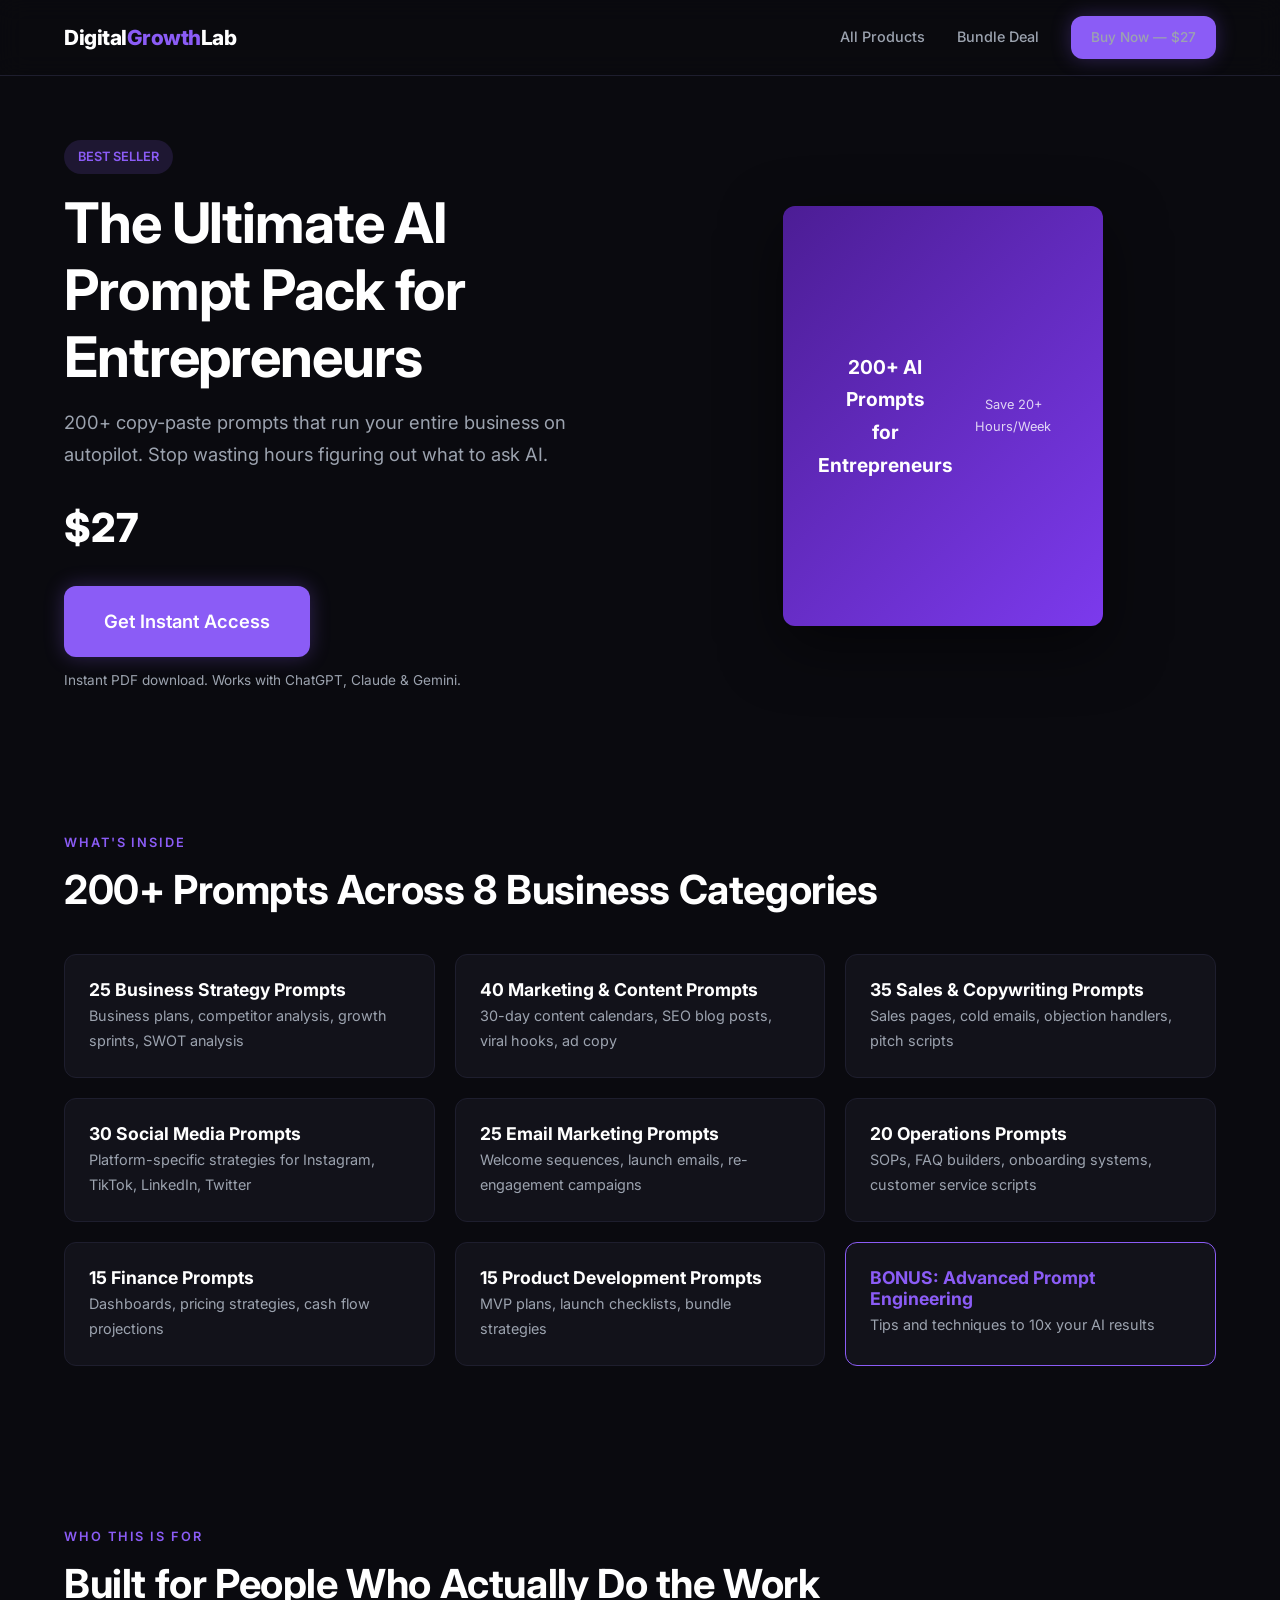
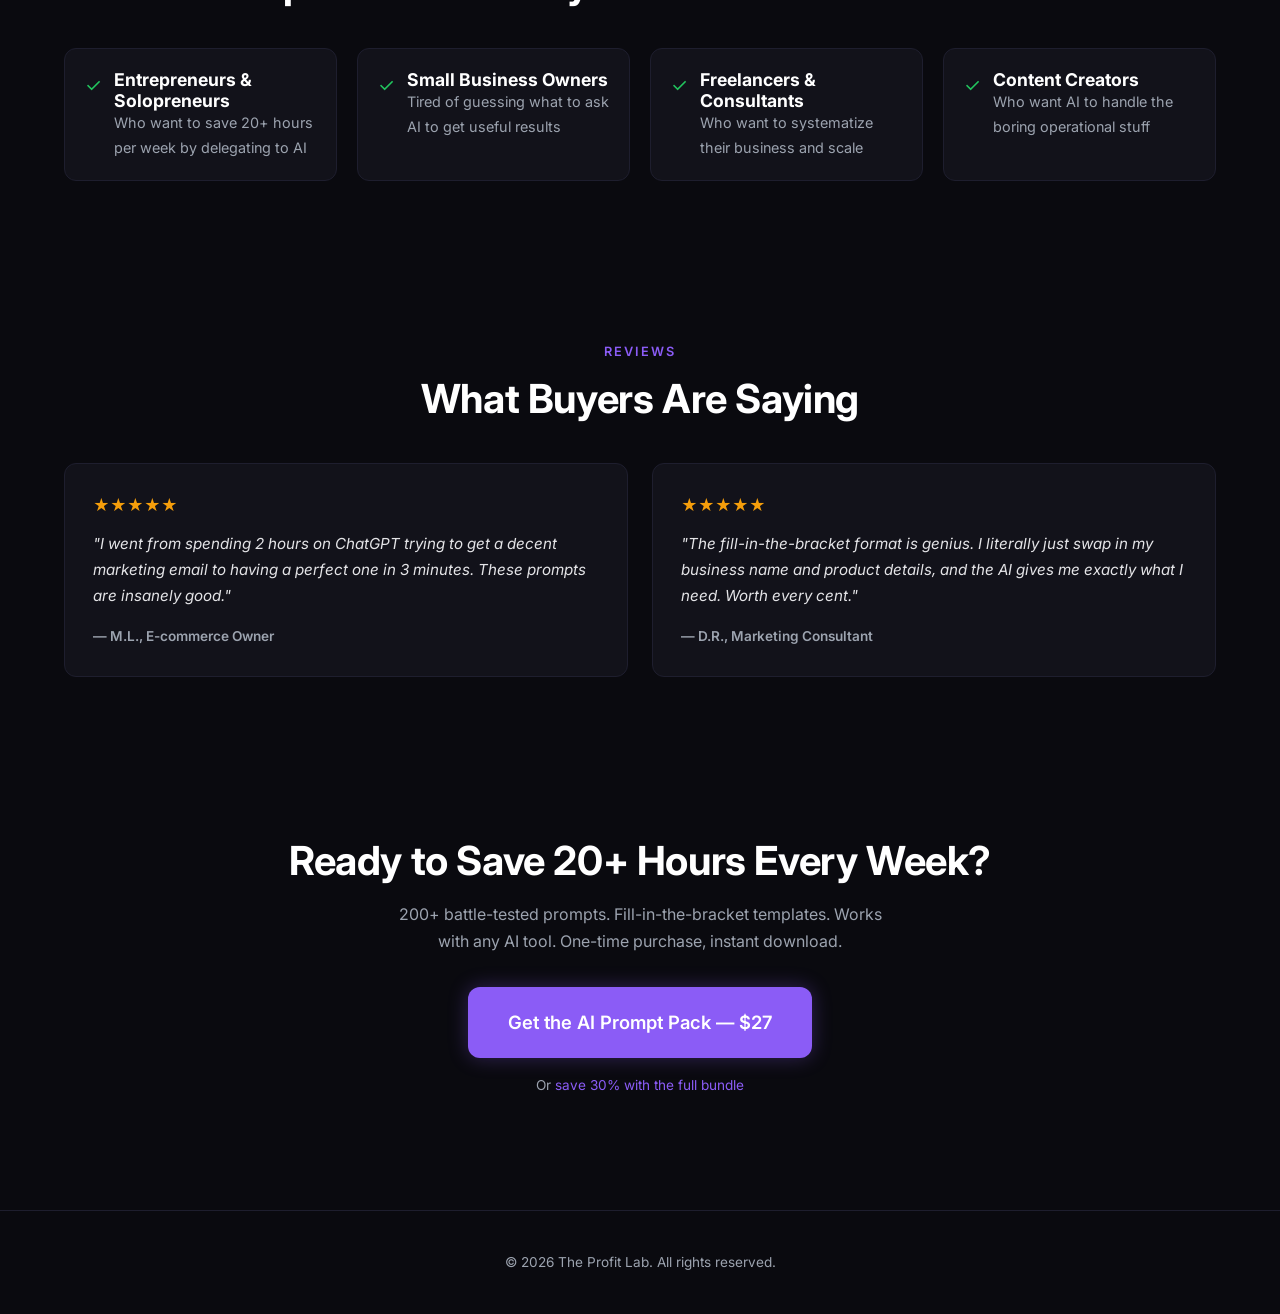
==== site/products/ai-prompt-pack.html @ e8d28002 "Initial commit — The Profit Lab landing page Static site with 5 product pages, bundle page, email ca" ====
<!DOCTYPE html>
<html lang="en">
<head>
  <meta charset="UTF-8">
  <link rel="icon" href="data:image/svg+xml,<svg xmlns='http://www.w3.org/2000/svg' viewBox='0 0 100 100'><text y='.9em' font-size='90'>💰</text></svg>">
  <meta name="viewport" content="width=device-width, initial-scale=1.0">
  <title>AI Prompt Pack for Entrepreneurs | 200+ ChatGPT & Claude Prompts | The Profit Lab</title>
  <meta name="description" content="200+ copy-paste AI prompts for entrepreneurs. Marketing, sales, content, operations & strategy prompts that work with ChatGPT, Claude & Gemini. Save 20+ hours per week.">
  <meta name="keywords" content="AI prompts for business, ChatGPT prompts entrepreneurs, business AI prompts, marketing prompts, sales prompts, AI for small business, productivity prompts">
  <link rel="canonical" href="https://theprofitlab.co/products/ai-prompt-pack">

  <meta property="og:title" content="200+ AI Prompts for Entrepreneurs | The Profit Lab">
  <meta property="og:description" content="Stop wasting hours figuring out what to ask AI. 200+ battle-tested, copy-paste prompts for your entire business. Instant PDF download.">
  <meta property="og:type" content="product">

  <script type="application/ld+json">
  {
    "@context": "https://schema.org",
    "@type": "Product",
    "name": "The Ultimate AI Prompt Pack for Entrepreneurs",
    "description": "200+ copy-paste AI prompts for marketing, sales, content, operations and strategy. Works with ChatGPT, Claude, Gemini.",
    "brand": { "@type": "Brand", "name": "The Profit Lab" },
    "offers": {
      "@type": "Offer",
      "price": "27.00",
      "priceCurrency": "USD",
      "availability": "https://schema.org/InStock",
      "url": "https://theprofitlab.co/products/ai-prompt-pack"
    },
    "aggregateRating": {
      "@type": "AggregateRating",
      "ratingValue": "4.9",
      "reviewCount": "47"
    }
  }
  </script>

  <link rel="preconnect" href="https://fonts.googleapis.com">
  <link rel="preconnect" href="https://fonts.gstatic.com" crossorigin>
  <link href="https://fonts.googleapis.com/css2?family=Inter:wght@400;500;600;700;800&display=swap" rel="stylesheet">
  <link rel="stylesheet" href="../css/style.css">
</head>
<body>

  <nav class="nav">
    <div class="container">
      <a href="../index.html" class="nav-logo">Digital<span>Growth</span>Lab</a>
      <div class="nav-links" id="navLinks">
        <a href="../index.html#products">All Products</a>
        <a href="../index.html#bundle">Bundle Deal</a>
        <a href="#" class="btn btn-primary" style="padding: 10px 20px; font-size: 0.85rem;" id="buyNowNav">Buy Now — $27</a>
      </div>
      <button class="nav-toggle" id="navToggle" aria-label="Toggle menu">&#9776;</button>
    </div>
  </nav>

  <!-- Product Hero -->
  <section class="product-hero">
    <div class="container">
      <div class="product-hero-content">
        <div class="product-hero-text">
          <span class="product-tag">BEST SELLER</span>
          <h1>The Ultimate AI Prompt Pack for Entrepreneurs</h1>
          <p class="product-subtitle">200+ copy-paste prompts that run your entire business on autopilot. Stop wasting hours figuring out what to ask AI.</p>
          <div class="product-price-hero">$27</div>
          <a href="#" class="btn btn-primary btn-large" id="buyNowHero">Get Instant Access</a>
          <p style="color: var(--text-muted); font-size: 0.85rem; margin-top: 12px;">Instant PDF download. Works with ChatGPT, Claude & Gemini.</p>
        </div>
        <div class="product-hero-image">
          <div class="product-mockup" style="background: linear-gradient(135deg, #4c1d95, #7c3aed);">
            200+ AI Prompts<br>for Entrepreneurs<br><span style="font-size: 0.8rem; font-weight: 400; opacity: 0.8;">Save 20+ Hours/Week</span>
          </div>
        </div>
      </div>
    </div>
  </section>

  <!-- What's Inside -->
  <section class="whats-inside">
    <div class="container">
      <p class="section-label">What's Inside</p>
      <h2>200+ Prompts Across 8 Business Categories</h2>

      <div class="inside-grid">
        <div class="inside-item">
          <h4>25 Business Strategy Prompts</h4>
          <p>Business plans, competitor analysis, growth sprints, SWOT analysis</p>
        </div>
        <div class="inside-item">
          <h4>40 Marketing & Content Prompts</h4>
          <p>30-day content calendars, SEO blog posts, viral hooks, ad copy</p>
        </div>
        <div class="inside-item">
          <h4>35 Sales & Copywriting Prompts</h4>
          <p>Sales pages, cold emails, objection handlers, pitch scripts</p>
        </div>
        <div class="inside-item">
          <h4>30 Social Media Prompts</h4>
          <p>Platform-specific strategies for Instagram, TikTok, LinkedIn, Twitter</p>
        </div>
        <div class="inside-item">
          <h4>25 Email Marketing Prompts</h4>
          <p>Welcome sequences, launch emails, re-engagement campaigns</p>
        </div>
        <div class="inside-item">
          <h4>20 Operations Prompts</h4>
          <p>SOPs, FAQ builders, onboarding systems, customer service scripts</p>
        </div>
        <div class="inside-item">
          <h4>15 Finance Prompts</h4>
          <p>Dashboards, pricing strategies, cash flow projections</p>
        </div>
        <div class="inside-item">
          <h4>15 Product Development Prompts</h4>
          <p>MVP plans, launch checklists, bundle strategies</p>
        </div>
        <div class="inside-item" style="border-color: var(--accent);">
          <h4 style="color: var(--accent);">BONUS: Advanced Prompt Engineering</h4>
          <p>Tips and techniques to 10x your AI results</p>
        </div>
      </div>
    </div>
  </section>

  <!-- Who It's For -->
  <section class="who-for">
    <div class="container">
      <p class="section-label">Who This Is For</p>
      <h2>Built for People Who Actually Do the Work</h2>

      <div class="who-grid">
        <div class="who-item">
          <span class="check">&#10003;</span>
          <div>
            <h4>Entrepreneurs & Solopreneurs</h4>
            <p style="color: var(--text-muted); font-size: 0.9rem;">Who want to save 20+ hours per week by delegating to AI</p>
          </div>
        </div>
        <div class="who-item">
          <span class="check">&#10003;</span>
          <div>
            <h4>Small Business Owners</h4>
            <p style="color: var(--text-muted); font-size: 0.9rem;">Tired of guessing what to ask AI to get useful results</p>
          </div>
        </div>
        <div class="who-item">
          <span class="check">&#10003;</span>
          <div>
            <h4>Freelancers & Consultants</h4>
            <p style="color: var(--text-muted); font-size: 0.9rem;">Who want to systematize their business and scale</p>
          </div>
        </div>
        <div class="who-item">
          <span class="check">&#10003;</span>
          <div>
            <h4>Content Creators</h4>
            <p style="color: var(--text-muted); font-size: 0.9rem;">Who want AI to handle the boring operational stuff</p>
          </div>
        </div>
      </div>
    </div>
  </section>

  <!-- Testimonials -->
  <section class="testimonials">
    <div class="container">
      <p class="section-label" style="text-align: center;">Reviews</p>
      <h2 style="text-align: center;">What Buyers Are Saying</h2>
      <div class="testimonials-grid">
        <div class="testimonial-card">
          <div class="testimonial-stars">&#9733;&#9733;&#9733;&#9733;&#9733;</div>
          <p class="testimonial-text">"I went from spending 2 hours on ChatGPT trying to get a decent marketing email to having a perfect one in 3 minutes. These prompts are insanely good."</p>
          <p class="testimonial-author">— M.L., E-commerce Owner</p>
        </div>
        <div class="testimonial-card">
          <div class="testimonial-stars">&#9733;&#9733;&#9733;&#9733;&#9733;</div>
          <p class="testimonial-text">"The fill-in-the-bracket format is genius. I literally just swap in my business name and product details, and the AI gives me exactly what I need. Worth every cent."</p>
          <p class="testimonial-author">— D.R., Marketing Consultant</p>
        </div>
      </div>
    </div>
  </section>

  <!-- CTA -->
  <section class="cta-strip">
    <div class="container">
      <h2>Ready to Save 20+ Hours Every Week?</h2>
      <p>200+ battle-tested prompts. Fill-in-the-bracket templates. Works with any AI tool. One-time purchase, instant download.</p>
      <a href="#" class="btn btn-primary btn-large" id="buyNowBottom">Get the AI Prompt Pack — $27</a>
      <p style="color: var(--text-muted); font-size: 0.85rem; margin-top: 16px;">Or <a href="../index.html#bundle">save 30% with the full bundle</a></p>
    </div>
  </section>

  <footer class="footer">
    <div class="container">
      <p>&copy; 2026 The Profit Lab. All rights reserved.</p>
    </div>
  </footer>

  <script src="../js/main.js"></script>
</body>
</html>
---- site/css/style.css ----
/* ============================================
   The Profit Lab — Landing Page Styles
   Premium dark theme, conversion-optimized
   ============================================ */

/* --- Reset & Base --- */
*, *::before, *::after { box-sizing: border-box; margin: 0; padding: 0; }

:root {
  --bg: #0a0a0f;
  --bg-card: #12121a;
  --bg-card-hover: #1a1a2e;
  --border: #1e1e2e;
  --text: #e4e4e7;
  --text-muted: #9ca3af;
  --accent: #8b5cf6;
  --accent-hover: #a78bfa;
  --accent-glow: rgba(139, 92, 246, 0.3);
  --green: #22c55e;
  --coral: #f97316;
  --blue: #3b82f6;
  --amber: #f59e0b;
  --red: #ef4444;
  --radius: 12px;
  --max-width: 1200px;
}

html { scroll-behavior: smooth; font-size: 16px; }

body {
  font-family: 'Inter', -apple-system, BlinkMacSystemFont, 'Segoe UI', sans-serif;
  background: var(--bg);
  color: var(--text);
  line-height: 1.7;
  -webkit-font-smoothing: antialiased;
}

a { color: var(--accent); text-decoration: none; transition: color 0.2s; }
a:hover { color: var(--accent-hover); }

img { max-width: 100%; display: block; }

.container { max-width: var(--max-width); margin: 0 auto; padding: 0 24px; }

/* --- Typography --- */
h1, h2, h3, h4 { font-weight: 700; line-height: 1.2; color: #fff; }
h1 { font-size: clamp(2.2rem, 5vw, 3.5rem); letter-spacing: -0.02em; }
h2 { font-size: clamp(1.8rem, 4vw, 2.5rem); letter-spacing: -0.01em; }
h3 { font-size: 1.4rem; }
h4 { font-size: 1.1rem; }

.section-label {
  text-transform: uppercase;
  font-size: 0.8rem;
  font-weight: 600;
  letter-spacing: 0.15em;
  color: var(--accent);
  margin-bottom: 12px;
}

/* --- Buttons --- */
.btn {
  display: inline-flex;
  align-items: center;
  justify-content: center;
  gap: 8px;
  padding: 16px 32px;
  border-radius: var(--radius);
  font-weight: 600;
  font-size: 1rem;
  border: none;
  cursor: pointer;
  transition: transform 0.3s ease, box-shadow 0.3s ease, background 0.3s ease;
  text-decoration: none;
}

.btn-primary {
  background: var(--accent);
  color: #fff;
  box-shadow: 0 0 20px var(--accent-glow);
}
.btn-primary:hover {
  background: var(--accent-hover);
  color: #fff;
  transform: translateY(-2px);
  box-shadow: 0 0 30px var(--accent-glow);
}

.btn-outline {
  background: transparent;
  color: var(--accent);
  border: 2px solid var(--accent);
}
.btn-outline:hover {
  background: var(--accent);
  color: #fff;
  transform: translateY(-2px);
}

.btn-large { padding: 20px 40px; font-size: 1.15rem; }

/* --- Navigation --- */
.nav {
  position: fixed;
  top: 0;
  left: 0;
  right: 0;
  z-index: 100;
  background: rgba(10, 10, 15, 0.9);
  backdrop-filter: blur(12px);
  border-bottom: 1px solid var(--border);
  padding: 16px 0;
}

.nav .container {
  display: flex;
  justify-content: space-between;
  align-items: center;
}

.nav-logo {
  font-size: 1.3rem;
  font-weight: 800;
  color: #fff;
  letter-spacing: -0.5px;
}

.nav-logo span { color: var(--accent); }

.nav-links { display: flex; gap: 32px; align-items: center; }
.nav-links a { color: var(--text-muted); font-size: 0.9rem; font-weight: 500; }
.nav-links a:hover { color: #fff; }

.nav-toggle { display: none; background: none; border: none; color: #fff; font-size: 1.5rem; cursor: pointer; }

/* --- Hero --- */
.hero {
  padding: 140px 0 60px;
  text-align: center;
  position: relative;
  overflow: hidden;
}

.hero::before {
  content: '';
  position: absolute;
  top: -50%;
  left: 50%;
  transform: translateX(-50%);
  width: 600px;
  height: 600px;
  background: radial-gradient(circle, var(--accent-glow) 0%, transparent 70%);
  pointer-events: none;
}

.hero-urgency {
  display: inline-block;
  background: rgba(245, 158, 11, 0.12);
  border: 1px solid rgba(245, 158, 11, 0.3);
  color: var(--amber);
  padding: 8px 20px;
  border-radius: 50px;
  font-size: 0.9rem;
  font-weight: 600;
  margin-bottom: 24px;
  position: relative;
}

.hero h1 { margin-bottom: 20px; position: relative; }
.hero h1 span { color: var(--accent); }

.hero-sub {
  font-size: 1.2rem;
  color: var(--text-muted);
  max-width: 620px;
  margin: 0 auto 32px;
}

.hero-badges {
  display: flex;
  justify-content: center;
  gap: 24px;
  flex-wrap: wrap;
  margin-bottom: 40px;
}

.hero-badge {
  display: flex;
  align-items: center;
  gap: 8px;
  font-size: 0.9rem;
  color: var(--text-muted);
}

.hero-badge svg { width: 18px; height: 18px; color: var(--green); }

.hero-cta { display: flex; gap: 16px; justify-content: center; flex-wrap: wrap; }

/* --- Email Capture --- */
.email-capture {
  padding: 40px 0 60px;
}

.email-card {
  background: linear-gradient(135deg, var(--bg-card) 0%, #1a1028 100%);
  border: 1px solid rgba(139, 92, 246, 0.3);
  border-radius: 16px;
  padding: 48px;
  text-align: center;
  max-width: 640px;
  margin: 0 auto;
  position: relative;
  overflow: hidden;
}

.email-card::before {
  content: '';
  position: absolute;
  top: -80px;
  right: -80px;
  width: 200px;
  height: 200px;
  background: radial-gradient(circle, var(--accent-glow) 0%, transparent 70%);
  pointer-events: none;
}

.email-badge {
  display: inline-block;
  background: rgba(34, 197, 94, 0.15);
  color: var(--green);
  padding: 6px 16px;
  border-radius: 20px;
  font-size: 0.85rem;
  font-weight: 700;
  margin-bottom: 16px;
}

.email-card h2 { margin-bottom: 12px; position: relative; }

.email-card p {
  color: var(--text-muted);
  margin-bottom: 24px;
  position: relative;
}

.email-form {
  display: flex;
  gap: 12px;
  position: relative;
}

.email-form input[type="email"] {
  flex: 1;
  padding: 16px 20px;
  border-radius: var(--radius);
  border: 1px solid var(--border);
  background: var(--bg);
  color: #fff;
  font-size: 1rem;
  outline: none;
  transition: border-color 0.2s;
}

.email-form input[type="email"]:focus {
  border-color: var(--accent);
}

.email-form input[type="email"]::placeholder {
  color: var(--text-muted);
}

.email-form .btn { white-space: nowrap; }

.email-note {
  font-size: 0.8rem;
  color: var(--text-muted);
  margin-top: 12px;
  position: relative;
}

/* --- Product Cards --- */
.products { padding: 80px 0; }

.products-grid {
  display: grid;
  grid-template-columns: repeat(auto-fit, minmax(340px, 1fr));
  gap: 24px;
  margin-top: 40px;
}

.product-card {
  background: var(--bg-card);
  border: 1px solid var(--border);
  border-radius: var(--radius);
  padding: 32px;
  transition: transform 0.3s ease, border-color 0.3s ease, box-shadow 0.3s ease;
  display: flex;
  flex-direction: column;
  position: relative;
}

.product-card:hover {
  border-color: var(--accent);
  transform: translateY(-4px);
  box-shadow: 0 8px 30px rgba(0, 0, 0, 0.3);
}

.product-featured {
  border-color: var(--accent);
  box-shadow: 0 0 30px var(--accent-glow);
}

.product-tag-hot {
  position: absolute;
  top: -12px;
  right: 20px;
  background: var(--accent);
  color: #fff;
  padding: 4px 14px;
  border-radius: 20px;
  font-size: 0.75rem;
  font-weight: 700;
  letter-spacing: 0.5px;
}

.product-icon {
  width: 48px;
  height: 48px;
  border-radius: 10px;
  display: flex;
  align-items: center;
  justify-content: center;
  font-size: 1.4rem;
  margin-bottom: 16px;
}

.product-card h3 { margin-bottom: 4px; }

.product-for {
  color: var(--accent);
  font-size: 0.85rem;
  font-weight: 600;
  margin-bottom: 12px;
}

.product-card .product-desc {
  color: var(--text-muted);
  font-size: 0.95rem;
  margin-bottom: 16px;
  flex: 1;
}

.product-highlights {
  list-style: none;
  margin-bottom: 24px;
}

.product-highlights li {
  padding: 4px 0;
  font-size: 0.9rem;
  color: var(--text-muted);
  display: flex;
  align-items: center;
  gap: 8px;
}

.product-highlights li::before {
  content: '✓';
  color: var(--green);
  font-weight: 700;
}

.product-price {
  display: flex;
  align-items: center;
  gap: 12px;
  margin-bottom: 16px;
}

.product-price .price-value {
  font-size: 1.1rem;
  font-weight: 600;
  color: var(--text-muted);
  text-decoration: line-through;
  opacity: 0.6;
}

.product-price .price {
  font-size: 2rem;
  font-weight: 800;
  color: #fff;
}

.product-price .price-savings {
  display: inline-block;
  background: rgba(34, 197, 94, 0.15);
  color: var(--green);
  padding: 4px 10px;
  border-radius: 6px;
  font-size: 0.75rem;
  font-weight: 700;
}

.product-price .price-note {
  font-size: 0.85rem;
  color: var(--text-muted);
}

.product-card .btn { width: 100%; }

/* --- Bundle Section --- */
.bundle {
  padding: 80px 0;
  position: relative;
}

.bundle-card {
  background: linear-gradient(135deg, var(--bg-card) 0%, #1a1035 100%);
  border: 2px solid var(--accent);
  border-radius: 16px;
  padding: 48px;
  text-align: center;
  position: relative;
  overflow: hidden;
}

.bundle-card::before {
  content: '';
  position: absolute;
  top: -100px;
  right: -100px;
  width: 300px;
  height: 300px;
  background: radial-gradient(circle, var(--accent-glow) 0%, transparent 70%);
  pointer-events: none;
}

.bundle-badge {
  display: inline-block;
  background: var(--accent);
  color: #fff;
  padding: 6px 16px;
  border-radius: 20px;
  font-size: 0.85rem;
  font-weight: 600;
  margin-bottom: 20px;
}

.bundle-card h2 { margin-bottom: 12px; position: relative; }

.bundle-sub {
  color: var(--text-muted);
  max-width: 500px;
  margin: 0 auto;
  position: relative;
}

.bundle-products {
  display: grid;
  grid-template-columns: repeat(auto-fit, minmax(200px, 1fr));
  gap: 16px;
  margin: 32px 0;
  text-align: left;
}

.bundle-product-item {
  display: flex;
  align-items: center;
  gap: 10px;
  padding: 12px 16px;
  background: rgba(255, 255, 255, 0.05);
  border-radius: 8px;
  font-size: 0.9rem;
}

.bundle-item-value {
  margin-left: auto;
  color: var(--text-muted);
  font-size: 0.8rem;
}

.bundle-pricing {
  margin: 32px 0;
  position: relative;
}

.bundle-pricing .original-price {
  font-size: 1.2rem;
  color: var(--text-muted);
  text-decoration: line-through;
}

.bundle-pricing .bundle-price {
  font-size: 3.5rem;
  font-weight: 900;
  color: #fff;
  margin: 8px 0;
}

.bundle-pricing .save-tag {
  display: inline-block;
  background: rgba(34, 197, 94, 0.15);
  color: var(--green);
  padding: 6px 16px;
  border-radius: 20px;
  font-size: 0.9rem;
  font-weight: 600;
}

.bundle-guarantee {
  color: var(--text-muted);
  font-size: 0.85rem;
  margin-top: 16px;
  position: relative;
}

/* --- Social Proof --- */
.social-proof {
  padding: 60px 0;
  border-top: 1px solid var(--border);
  border-bottom: 1px solid var(--border);
}

.proof-grid {
  display: grid;
  grid-template-columns: repeat(4, 1fr);
  gap: 24px;
  text-align: center;
}

.proof-number {
  font-size: 2.5rem;
  font-weight: 900;
  color: #fff;
  margin-bottom: 4px;
}

.proof-label {
  font-size: 0.85rem;
  color: var(--text-muted);
  font-weight: 500;
}

/* --- Features / Trust --- */
.features {
  padding: 80px 0;
}

.features-grid {
  display: grid;
  grid-template-columns: repeat(auto-fit, minmax(250px, 1fr));
  gap: 24px;
  margin-top: 40px;
}

.feature-item {
  text-align: center;
  padding: 32px 24px;
}

.feature-icon {
  font-size: 2rem;
  margin-bottom: 16px;
}

.feature-item h4 { margin-bottom: 8px; }
.feature-item p { color: var(--text-muted); font-size: 0.9rem; }

/* --- Testimonials --- */
.testimonials { padding: 80px 0; }

.testimonials-grid {
  display: grid;
  grid-template-columns: repeat(auto-fit, minmax(300px, 1fr));
  gap: 24px;
  margin-top: 40px;
}

.testimonial-card {
  background: var(--bg-card);
  border: 1px solid var(--border);
  border-radius: var(--radius);
  padding: 28px;
}

.testimonial-stars { color: var(--amber); margin-bottom: 12px; font-size: 1rem; }

.testimonial-text {
  font-size: 0.95rem;
  color: var(--text);
  margin-bottom: 16px;
  font-style: italic;
}

.testimonial-author {
  font-size: 0.85rem;
  color: var(--text-muted);
  font-weight: 600;
}

/* --- FAQ --- */
.faq { padding: 80px 0; }

.faq-list {
  max-width: 700px;
  margin: 40px auto 0;
}

.faq-item {
  border-bottom: 1px solid var(--border);
  padding: 20px 0;
}

.faq-question {
  display: flex;
  justify-content: space-between;
  align-items: center;
  cursor: pointer;
  background: none;
  border: none;
  color: #fff;
  font-size: 1rem;
  font-weight: 600;
  width: 100%;
  text-align: left;
  padding: 0;
  font-family: inherit;
}

.faq-question::after {
  content: '+';
  font-size: 1.5rem;
  color: var(--accent);
  transition: transform 0.3s;
  flex-shrink: 0;
  margin-left: 16px;
}

.faq-item.active .faq-question::after {
  transform: rotate(45deg);
}

.faq-answer {
  max-height: 0;
  overflow: hidden;
  transition: max-height 0.3s ease;
  color: var(--text-muted);
  font-size: 0.95rem;
  line-height: 1.6;
}

.faq-item.active .faq-answer {
  max-height: 200px;
  padding-top: 12px;
}

/* --- Final CTA --- */
.final-cta {
  padding: 80px 0;
  text-align: center;
  background: linear-gradient(180deg, var(--bg) 0%, #12101f 100%);
}

.final-cta h2 { margin-bottom: 16px; }
.final-cta p {
  color: var(--text-muted);
  margin-bottom: 32px;
  max-width: 500px;
  margin-left: auto;
  margin-right: auto;
}

/* --- Footer --- */
.footer {
  padding: 40px 0;
  border-top: 1px solid var(--border);
  text-align: center;
}

.footer p { color: var(--text-muted); font-size: 0.85rem; }

/* --- Product Page Specific --- */
.product-hero {
  padding: 140px 0 60px;
}

.product-hero-content {
  display: grid;
  grid-template-columns: 1fr 1fr;
  gap: 60px;
  align-items: center;
}

.product-hero-text .product-tag {
  display: inline-block;
  background: rgba(139, 92, 246, 0.15);
  color: var(--accent);
  padding: 6px 14px;
  border-radius: 20px;
  font-size: 0.8rem;
  font-weight: 600;
  margin-bottom: 16px;
}

.product-hero-text h1 { margin-bottom: 16px; }

.product-hero-text .product-subtitle {
  font-size: 1.15rem;
  color: var(--text-muted);
  margin-bottom: 24px;
}

.product-hero-text .product-price-hero {
  font-size: 2.5rem;
  font-weight: 800;
  color: #fff;
  margin-bottom: 24px;
}

.product-hero-image {
  display: flex;
  justify-content: center;
}

.product-mockup {
  width: 320px;
  height: 420px;
  border-radius: 12px;
  display: flex;
  align-items: center;
  justify-content: center;
  font-size: 1.2rem;
  font-weight: 700;
  color: #fff;
  text-align: center;
  padding: 32px;
  box-shadow: 0 20px 60px rgba(0, 0, 0, 0.5);
}

/* What's Inside */
.whats-inside { padding: 80px 0; }

.inside-grid {
  display: grid;
  grid-template-columns: repeat(auto-fit, minmax(280px, 1fr));
  gap: 20px;
  margin-top: 40px;
}

.inside-item {
  background: var(--bg-card);
  border: 1px solid var(--border);
  border-radius: var(--radius);
  padding: 24px;
}

.inside-item h4 { margin-bottom: 4px; }
.inside-item p { color: var(--text-muted); font-size: 0.9rem; }

/* Who It's For */
.who-for { padding: 80px 0; }

.who-grid {
  display: grid;
  grid-template-columns: repeat(auto-fit, minmax(250px, 1fr));
  gap: 20px;
  margin-top: 40px;
}

.who-item {
  display: flex;
  align-items: flex-start;
  gap: 12px;
  padding: 20px;
  background: var(--bg-card);
  border: 1px solid var(--border);
  border-radius: var(--radius);
}

.who-item .check {
  color: var(--green);
  font-size: 1.2rem;
  flex-shrink: 0;
}

/* CTA Strip */
.cta-strip {
  padding: 80px 0;
  text-align: center;
}

.cta-strip h2 { margin-bottom: 16px; }
.cta-strip p { color: var(--text-muted); margin-bottom: 32px; max-width: 500px; margin-left: auto; margin-right: auto; }

/* --- Responsive --- */
@media (max-width: 768px) {
  .nav-links { display: none; }
  .nav-links.active {
    display: flex;
    flex-direction: column;
    position: absolute;
    top: 100%;
    left: 0;
    right: 0;
    background: var(--bg);
    border-bottom: 1px solid var(--border);
    padding: 24px;
    gap: 16px;
  }
  .nav-toggle { display: block; }

  .hero { padding: 120px 0 60px; }

  .products-grid { grid-template-columns: 1fr; }

  .bundle-card { padding: 32px 20px; }
  .bundle-products { grid-template-columns: 1fr; }

  .email-form { flex-direction: column; }

  .proof-grid { grid-template-columns: repeat(2, 1fr); gap: 32px; }

  .product-hero-content {
    grid-template-columns: 1fr;
    gap: 32px;
    text-align: center;
  }

  .product-mockup { width: 260px; height: 340px; margin: 0 auto; }

  .hero-cta { flex-direction: column; align-items: center; }
}

@media (max-width: 480px) {
  .container { padding: 0 16px; }
  h1 { font-size: 1.8rem; }
  h2 { font-size: 1.5rem; }
  .proof-number { font-size: 2rem; }
  .bundle-pricing .bundle-price { font-size: 2.5rem; }
}
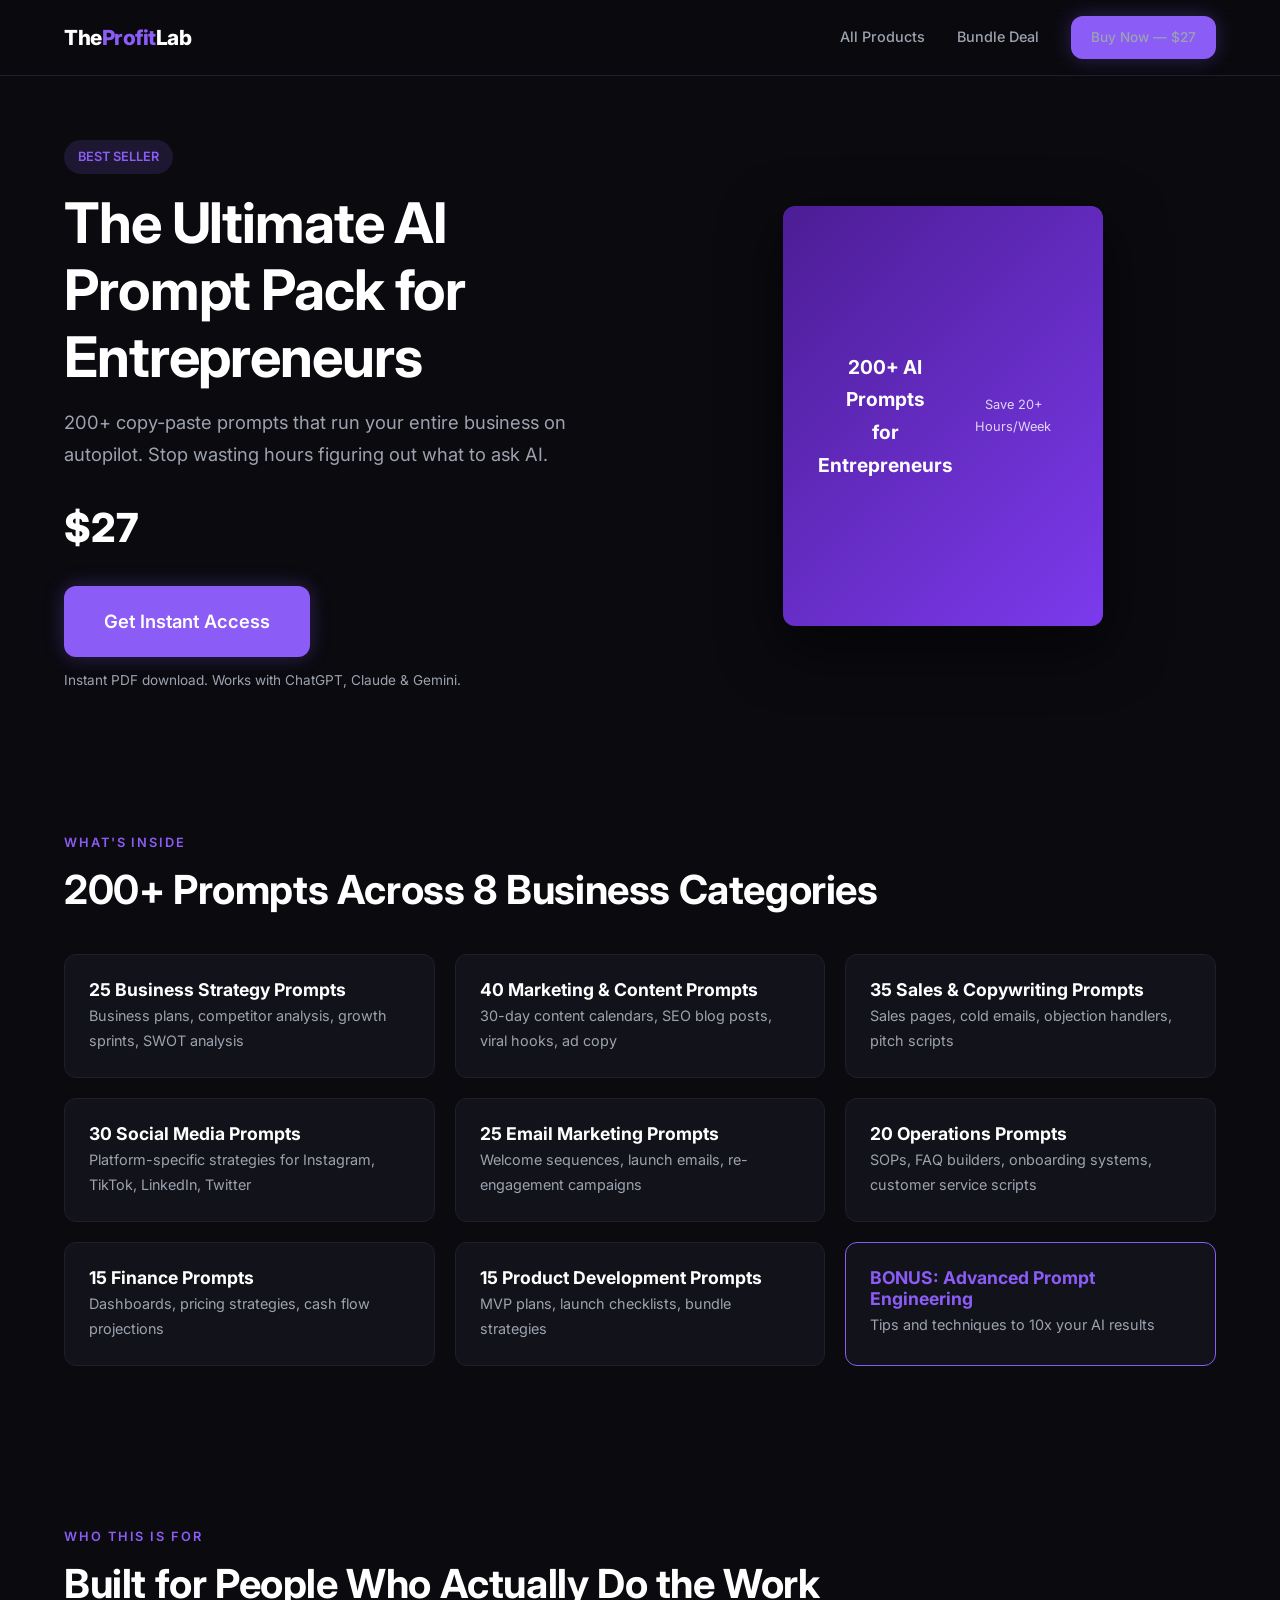
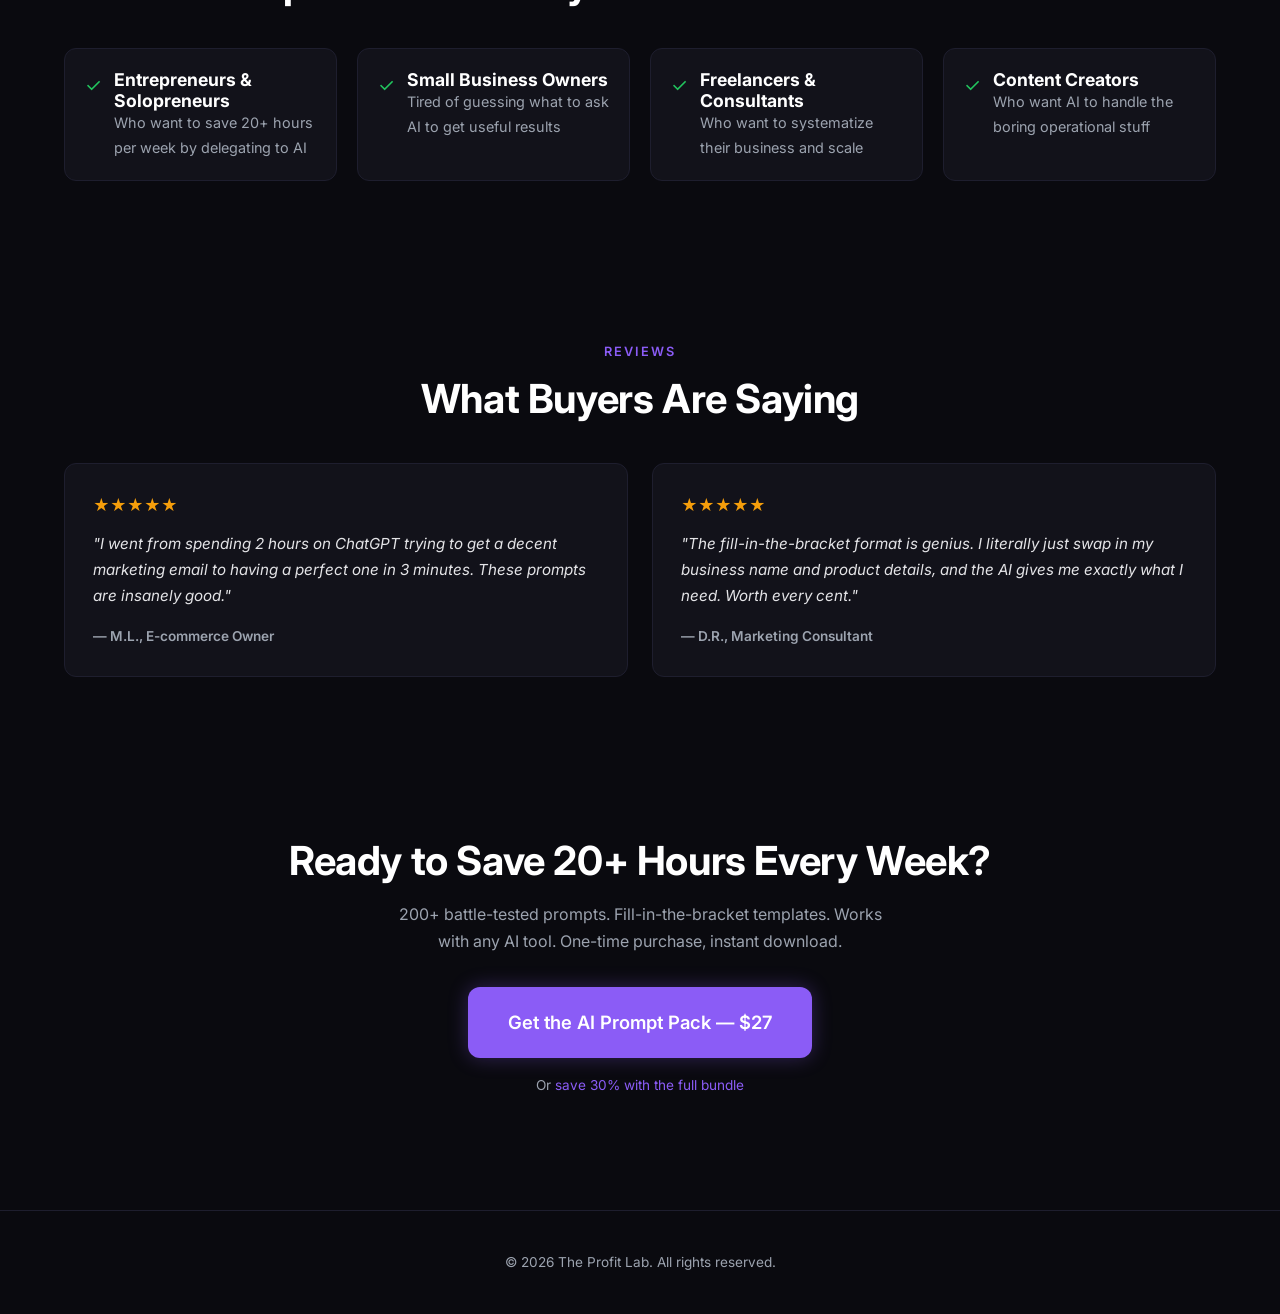
==== commit 6e07d711: "Fix bundle page pricing ($667 value / 90% off) + nav logos - Bundle page now shows $667 value, $600 " ====
--- a/site/products/ai-prompt-pack.html
+++ b/site/products/ai-prompt-pack.html
@@ -44,11 +44,11 @@
 
   <nav class="nav">
     <div class="container">
-      <a href="../index.html" class="nav-logo">Digital<span>Growth</span>Lab</a>
+      <a href="../index.html" class="nav-logo">The<span>Profit</span>Lab</a>
       <div class="nav-links" id="navLinks">
         <a href="../index.html#products">All Products</a>
         <a href="../index.html#bundle">Bundle Deal</a>
-        <a href="#" class="btn btn-primary" style="padding: 10px 20px; font-size: 0.85rem;" id="buyNowNav">Buy Now — $27</a>
+        <a href="https://theprofitlabco.gumroad.com/l/zdmtb" target="_blank" rel="noopener noreferrer" class="btn btn-primary" style="padding: 10px 20px; font-size: 0.85rem;">Buy Now — $27</a>
       </div>
       <button class="nav-toggle" id="navToggle" aria-label="Toggle menu">&#9776;</button>
     </div>
@@ -63,7 +63,7 @@
           <h1>The Ultimate AI Prompt Pack for Entrepreneurs</h1>
           <p class="product-subtitle">200+ copy-paste prompts that run your entire business on autopilot. Stop wasting hours figuring out what to ask AI.</p>
           <div class="product-price-hero">$27</div>
-          <a href="#" class="btn btn-primary btn-large" id="buyNowHero">Get Instant Access</a>
+          <a href="https://theprofitlabco.gumroad.com/l/zdmtb" target="_blank" rel="noopener noreferrer" class="btn btn-primary btn-large">Get Instant Access</a>
           <p style="color: var(--text-muted); font-size: 0.85rem; margin-top: 12px;">Instant PDF download. Works with ChatGPT, Claude & Gemini.</p>
         </div>
         <div class="product-hero-image">
@@ -186,7 +186,7 @@
     <div class="container">
       <h2>Ready to Save 20+ Hours Every Week?</h2>
       <p>200+ battle-tested prompts. Fill-in-the-bracket templates. Works with any AI tool. One-time purchase, instant download.</p>
-      <a href="#" class="btn btn-primary btn-large" id="buyNowBottom">Get the AI Prompt Pack — $27</a>
+      <a href="https://theprofitlabco.gumroad.com/l/zdmtb" target="_blank" rel="noopener noreferrer" class="btn btn-primary btn-large">Get the AI Prompt Pack — $27</a>
       <p style="color: var(--text-muted); font-size: 0.85rem; margin-top: 16px;">Or <a href="../index.html#bundle">save 30% with the full bundle</a></p>
     </div>
   </section>
